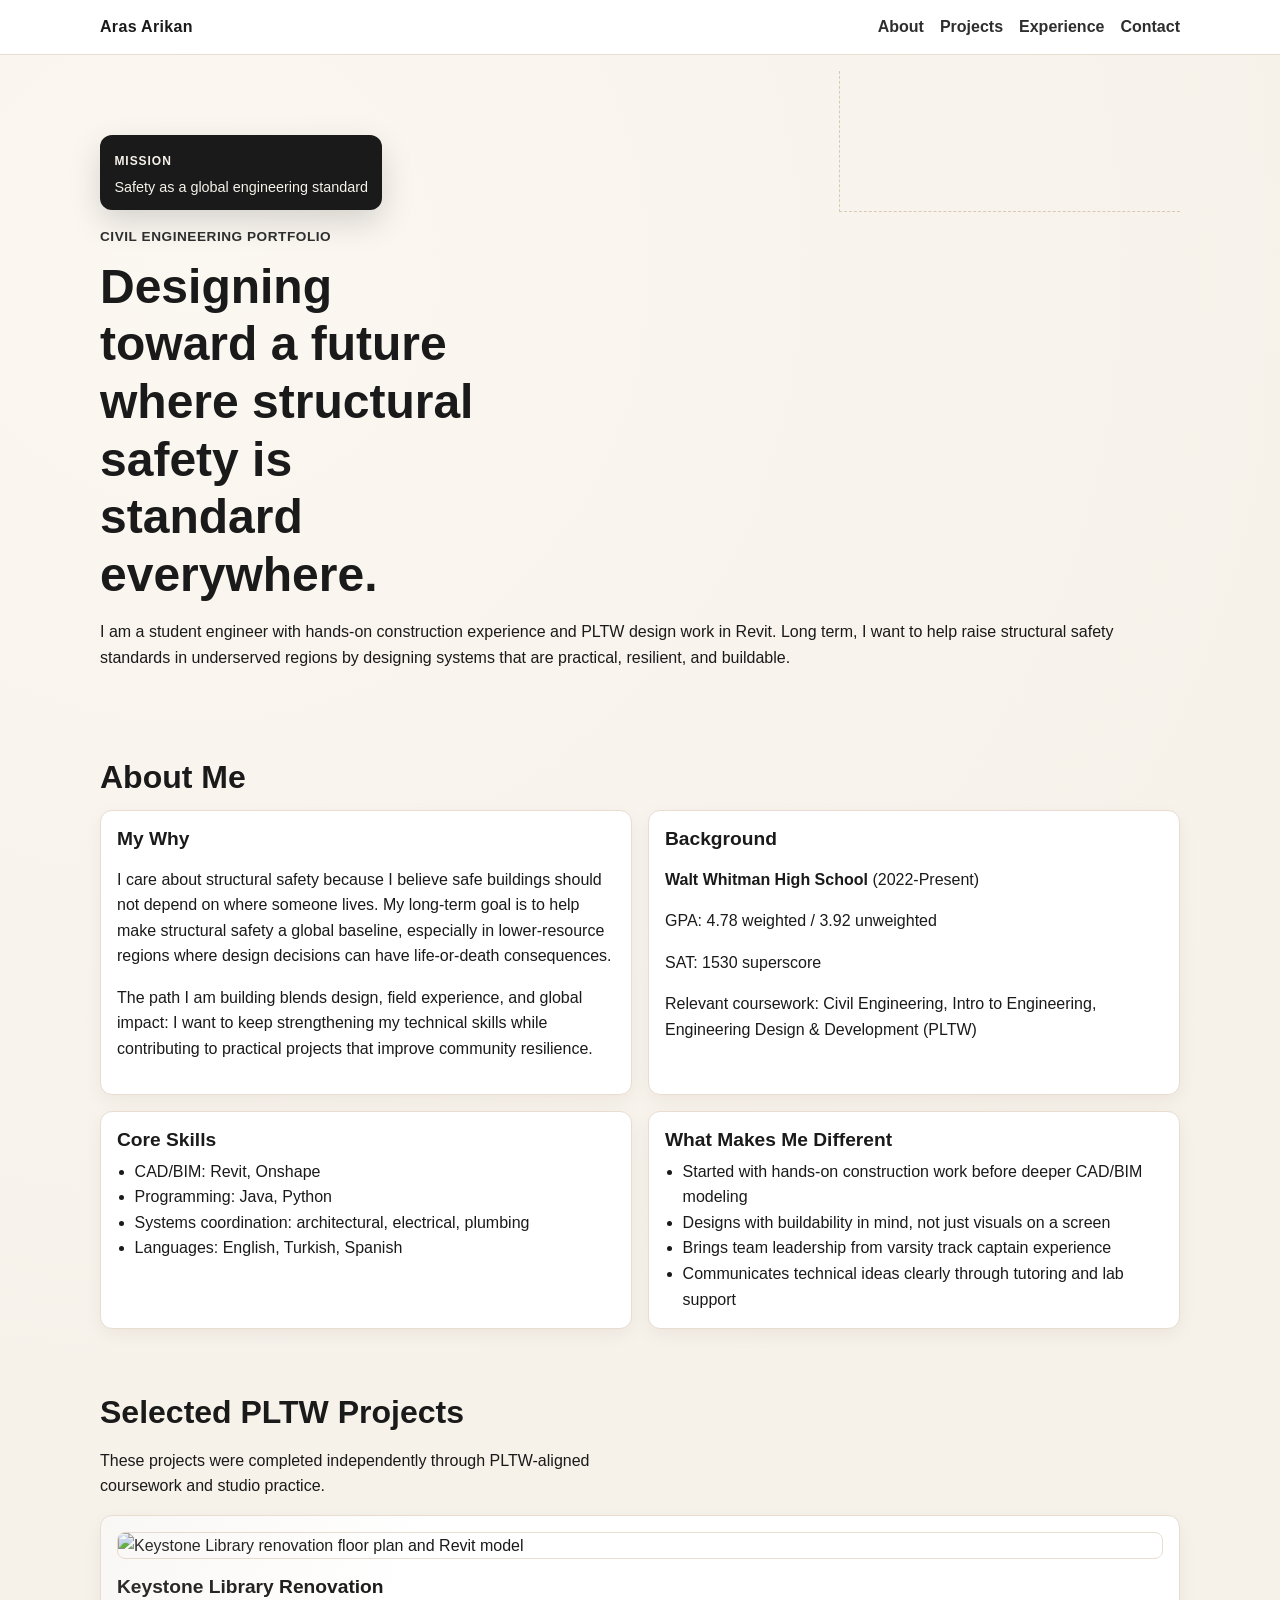
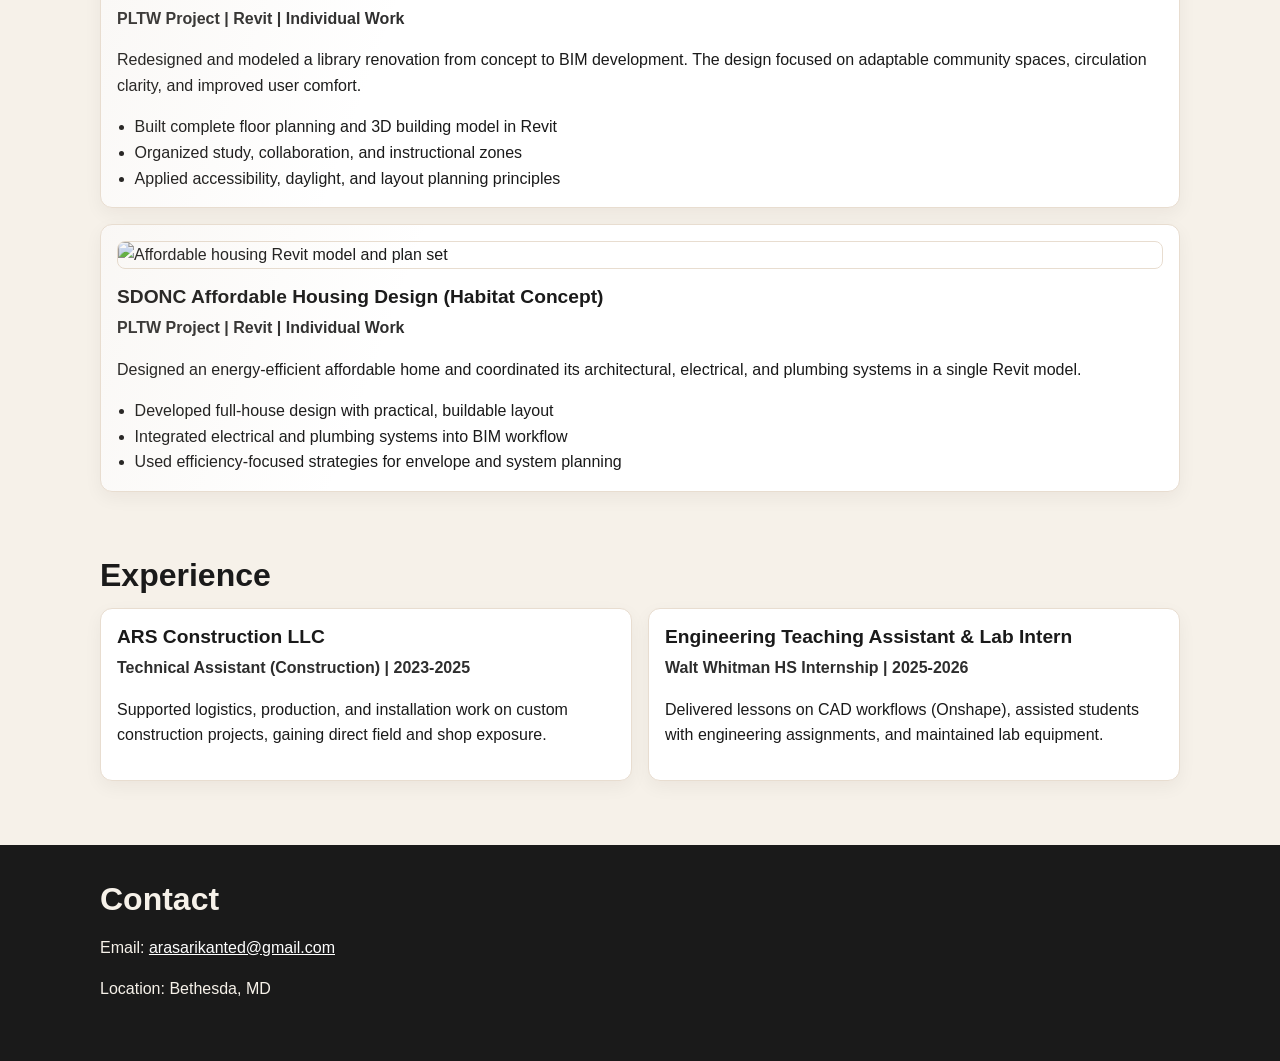
==== assets/index.html @ f1955291 "Add files via upload" ====
<!doctype html>
<html lang="en">
  <head>
    <meta charset="UTF-8" />
    <meta name="viewport" content="width=device-width, initial-scale=1.0" />
    <title>Aras Arikan | Civil Engineering Portfolio</title>
    <meta
      name="description"
      content="Civil engineering portfolio of Aras Arikan featuring PLTW design projects, construction experience, and technical skills."
    />
    <link rel="stylesheet" href="styles.css" />
  </head>
  <body>
    <header class="site-header">
      <nav class="nav container">
        <p class="logo">Aras Arikan</p>
        <ul>
          <li><a href="#about">About</a></li>
          <li><a href="#projects">Projects</a></li>
          <li><a href="#experience">Experience</a></li>
          <li><a href="#contact">Contact</a></li>
        </ul>
      </nav>
    </header>

    <main>
      <section class="hero container">
        <div class="hero-accent" aria-hidden="true">
          <span>MISSION</span>
          <p>Safety as a global engineering standard</p>
        </div>
        <p class="eyebrow">Civil Engineering Portfolio</p>
        <h1>Designing toward a future where structural safety is standard everywhere.</h1>
        <p>
          I am a student engineer with hands-on construction experience and
          PLTW design work in Revit. Long term, I want to help raise structural
          safety standards in underserved regions by designing systems that are
          practical, resilient, and buildable.
        </p>
      </section>

      <section id="about" class="section container">
        <h2>About Me</h2>
        <div class="grid-two">
          <article class="card">
            <h3>My Why</h3>
            <p>
              I care about structural safety because I believe safe buildings
              should not depend on where someone lives. My long-term goal is to
              help make structural safety a global baseline, especially in
              lower-resource regions where design decisions can have
              life-or-death consequences.
            </p>
            <p>
              The path I am building blends design, field experience, and
              global impact: I want to keep strengthening my technical skills
              while contributing to practical projects that improve community
              resilience.
            </p>
          </article>
          <article class="card">
            <h3>Background</h3>
            <p><strong>Walt Whitman High School</strong> (2022-Present)</p>
            <p>GPA: 4.78 weighted / 3.92 unweighted</p>
            <p>SAT: 1530 superscore</p>
            <p>
              Relevant coursework: Civil Engineering, Intro to Engineering,
              Engineering Design &amp; Development (PLTW)
            </p>
          </article>
          <article class="card">
            <h3>Core Skills</h3>
            <ul class="list">
              <li>CAD/BIM: Revit, Onshape</li>
              <li>Programming: Java, Python</li>
              <li>Systems coordination: architectural, electrical, plumbing</li>
              <li>Languages: English, Turkish, Spanish</li>
            </ul>
          </article>
          <article class="card">
            <h3>What Makes Me Different</h3>
            <ul class="list">
              <li>Started with hands-on construction work before deeper CAD/BIM modeling</li>
              <li>Designs with buildability in mind, not just visuals on a screen</li>
              <li>Brings team leadership from varsity track captain experience</li>
              <li>Communicates technical ideas clearly through tutoring and lab support</li>
            </ul>
          </article>
        </div>
      </section>

      <section id="projects" class="section container">
        <h2>Selected PLTW Projects</h2>
        <p class="section-intro">
          These projects were completed independently through PLTW-aligned
          coursework and studio practice.
        </p>

        <article class="project card">
          <div class="project-media">
            <img
              src="https://placehold.co/900x520/f6f1e9/1b1b1b?text=Keystone+Library+Renovation"
              alt="Keystone Library renovation floor plan and Revit model"
            />
          </div>
          <div class="project-body">
            <h3>Keystone Library Renovation</h3>
            <p class="meta">PLTW Project | Revit | Individual Work</p>
            <p>
              Redesigned and modeled a library renovation from concept to BIM
              development. The design focused on adaptable community spaces,
              circulation clarity, and improved user comfort.
            </p>
            <ul class="list">
              <li>Built complete floor planning and 3D building model in Revit</li>
              <li>Organized study, collaboration, and instructional zones</li>
              <li>Applied accessibility, daylight, and layout planning principles</li>
            </ul>
          </div>
        </article>

        <article class="project card">
          <div class="project-media">
            <img
              src="https://placehold.co/900x520/f6f1e9/1b1b1b?text=SDONC+Affordable+Housing+Design"
              alt="Affordable housing Revit model and plan set"
            />
          </div>
          <div class="project-body">
            <h3>SDONC Affordable Housing Design (Habitat Concept)</h3>
            <p class="meta">PLTW Project | Revit | Individual Work</p>
            <p>
              Designed an energy-efficient affordable home and coordinated its
              architectural, electrical, and plumbing systems in a single Revit
              model.
            </p>
            <ul class="list">
              <li>Developed full-house design with practical, buildable layout</li>
              <li>Integrated electrical and plumbing systems into BIM workflow</li>
              <li>Used efficiency-focused strategies for envelope and system planning</li>
            </ul>
          </div>
        </article>
      </section>

      <section id="experience" class="section container">
        <h2>Experience</h2>
        <div class="grid-two">
          <article class="card">
            <h3>ARS Construction LLC</h3>
            <p class="meta">Technical Assistant (Construction) | 2023-2025</p>
            <p>
              Supported logistics, production, and installation work on custom
              construction projects, gaining direct field and shop exposure.
            </p>
          </article>
          <article class="card">
            <h3>Engineering Teaching Assistant &amp; Lab Intern</h3>
            <p class="meta">Walt Whitman HS Internship | 2025-2026</p>
            <p>
              Delivered lessons on CAD workflows (Onshape), assisted students
              with engineering assignments, and maintained lab equipment.
            </p>
          </article>
        </div>
      </section>
    </main>

    <footer id="contact" class="site-footer">
      <div class="container">
        <h2>Contact</h2>
        <p>
          Email:
          <a href="mailto:arasarikanted@gmail.com">arasarikanted@gmail.com</a>
        </p>
        <p>Location: Bethesda, MD</p>
      </div>
    </footer>
  </body>
</html>
---- assets/styles.css ----
:root {
  --beige-100: #f6f1e9;
  --beige-200: #e8ddd0;
  --beige-300: #d2c0ab;
  --ink: #1a1a1a;
  --charcoal: #2e2e2e;
  --white: #ffffff;
}

* {
  box-sizing: border-box;
}

html,
body {
  margin: 0;
  padding: 0;
}

body {
  font-family: "Inter", "Segoe UI", Roboto, Arial, sans-serif;
  line-height: 1.6;
  background: radial-gradient(circle at 15% 10%, #fbf7f1 0%, var(--beige-100) 48%),
    linear-gradient(180deg, #f8f2eb 0%, var(--beige-100) 100%);
  color: var(--ink);
}

.container {
  width: min(1080px, 92%);
  margin: 0 auto;
}

.site-header {
  background: var(--white);
  border-bottom: 1px solid var(--beige-200);
  position: sticky;
  top: 0;
  z-index: 20;
}

.nav {
  display: flex;
  justify-content: space-between;
  align-items: center;
  gap: 1rem;
  padding: 0.9rem 0;
}

.logo {
  margin: 0;
  font-weight: 700;
  letter-spacing: 0.02em;
}

.nav ul {
  display: flex;
  list-style: none;
  gap: 1rem;
  margin: 0;
  padding: 0;
}

.nav a {
  color: var(--charcoal);
  text-decoration: none;
  font-weight: 600;
}

.nav a:hover {
  text-decoration: underline;
}

.hero {
  padding: 5rem 0 2.5rem;
  position: relative;
}

.hero::after {
  content: "";
  position: absolute;
  right: 0;
  top: 1rem;
  width: min(340px, 40%);
  height: 140px;
  border: 1px dashed var(--beige-300);
  border-right: 0;
  border-top: 0;
  opacity: 0.8;
  pointer-events: none;
}

.hero-accent {
  width: fit-content;
  margin-bottom: 1rem;
  background: var(--ink);
  color: var(--beige-100);
  border-radius: 12px;
  padding: 0.7rem 0.9rem;
  box-shadow: 0 12px 32px rgba(0, 0, 0, 0.15);
}

.hero-accent span {
  display: inline-block;
  font-size: 0.75rem;
  letter-spacing: 0.08em;
  font-weight: 700;
}

.hero-accent p {
  margin: 0.25rem 0 0;
  font-size: 0.9rem;
}

.eyebrow {
  margin: 0;
  color: var(--charcoal);
  font-weight: 700;
  letter-spacing: 0.04em;
  text-transform: uppercase;
  font-size: 0.85rem;
}

h1,
h2,
h3 {
  line-height: 1.2;
  margin-top: 0;
}

h1 {
  font-size: clamp(1.9rem, 4vw, 3rem);
  margin: 0.6rem 0 1rem;
  max-width: 14ch;
}

h2 {
  font-size: clamp(1.4rem, 3vw, 2rem);
  margin-bottom: 0.85rem;
}

h3 {
  font-size: 1.2rem;
  margin-bottom: 0.45rem;
}

.section {
  padding: 2rem 0;
}

.section-intro {
  max-width: 60ch;
}

.grid-two {
  display: grid;
  grid-template-columns: repeat(2, minmax(0, 1fr));
  gap: 1rem;
}

.card {
  background: var(--white);
  border: 1px solid var(--beige-200);
  border-radius: 12px;
  padding: 1rem;
  box-shadow: 0 6px 18px rgba(35, 22, 10, 0.05);
}

.project {
  margin-top: 1rem;
  display: grid;
  gap: 1rem;
  position: relative;
  overflow: hidden;
}

.project::before {
  content: "";
  position: absolute;
  inset: 0;
  background: linear-gradient(110deg, rgba(210, 192, 171, 0.12), transparent 28%);
  pointer-events: none;
}

.project-media img {
  width: 100%;
  border-radius: 8px;
  border: 1px solid var(--beige-200);
  display: block;
}

.meta {
  font-weight: 600;
  color: var(--charcoal);
  margin: 0 0 0.5rem;
}

.list {
  margin: 0.5rem 0 0;
  padding-left: 1.1rem;
}

.site-footer {
  margin-top: 2rem;
  background: var(--ink);
  color: var(--beige-100);
  padding: 2.2rem 0 2.7rem;
}

.site-footer a {
  color: var(--white);
}

@media (max-width: 780px) {
  .nav {
    flex-direction: column;
    align-items: flex-start;
  }

  .grid-two {
    grid-template-columns: 1fr;
  }

  .hero::after {
    display: none;
  }
}
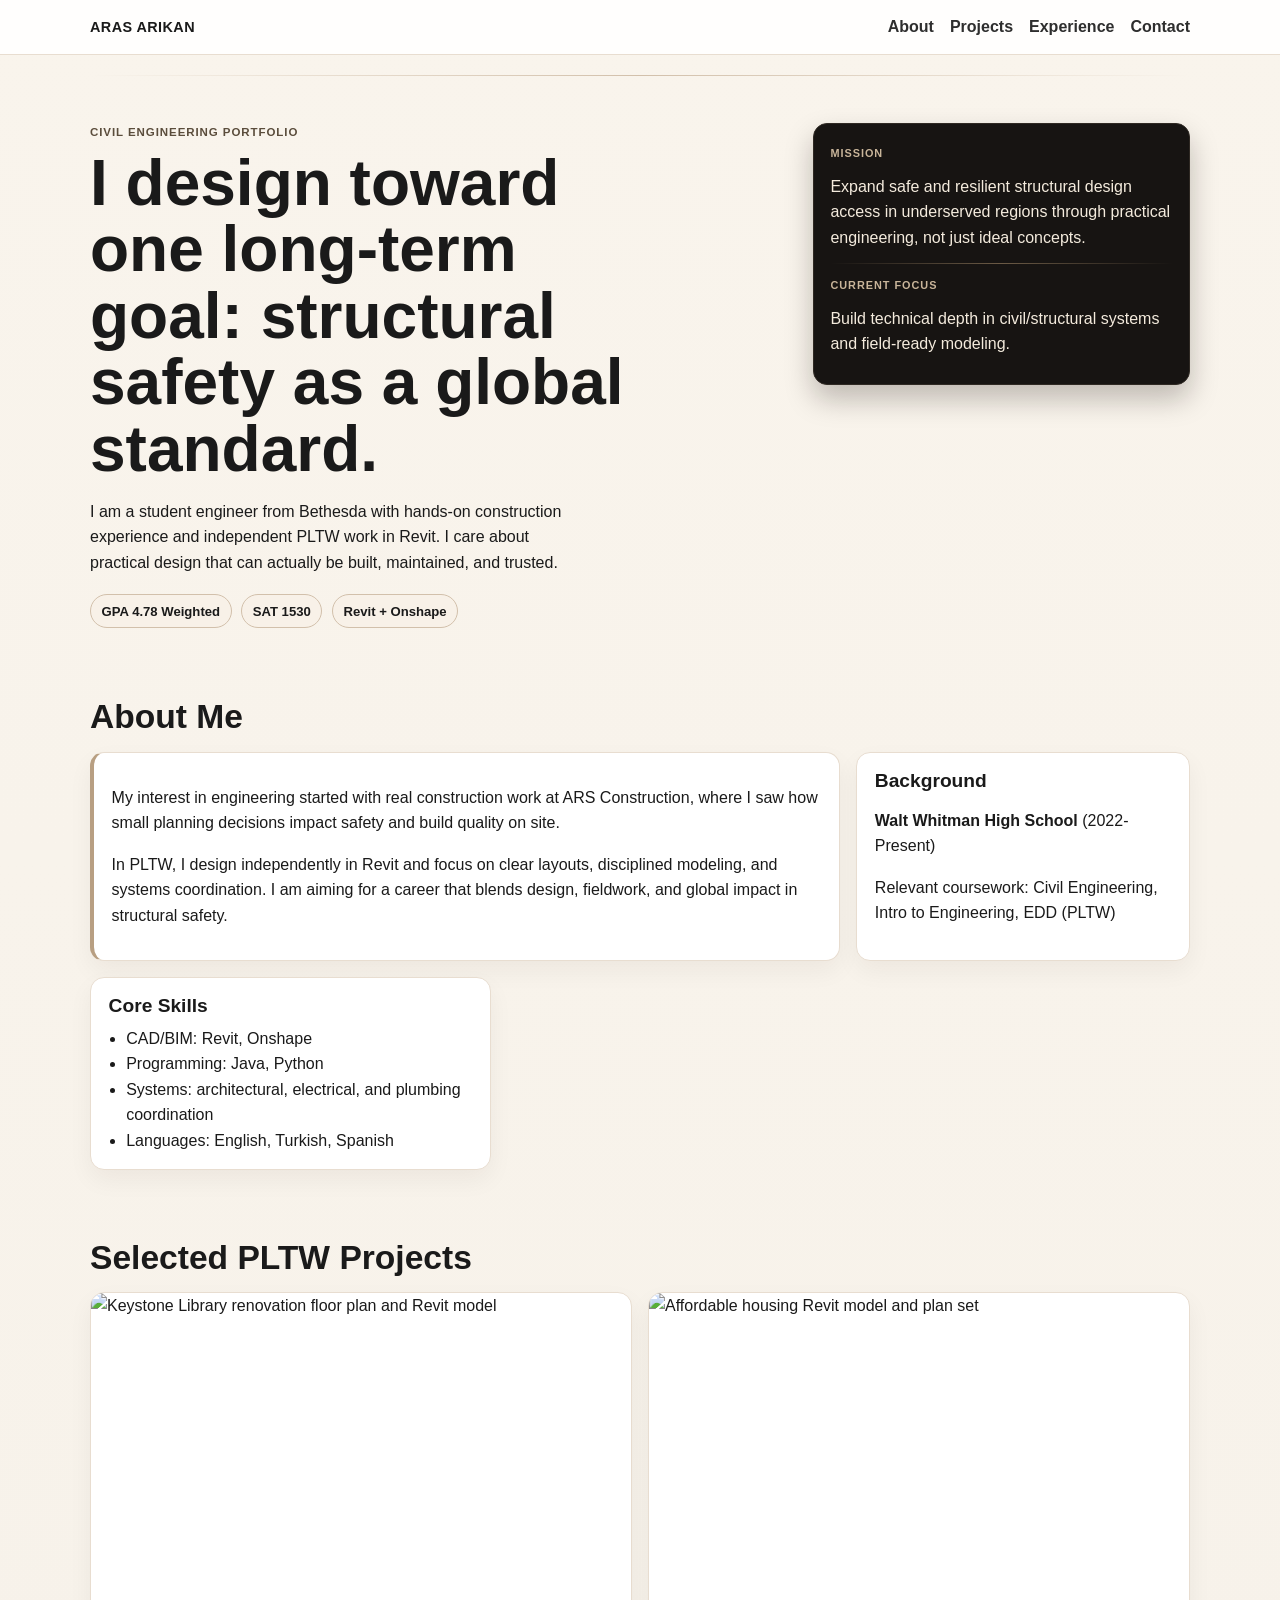
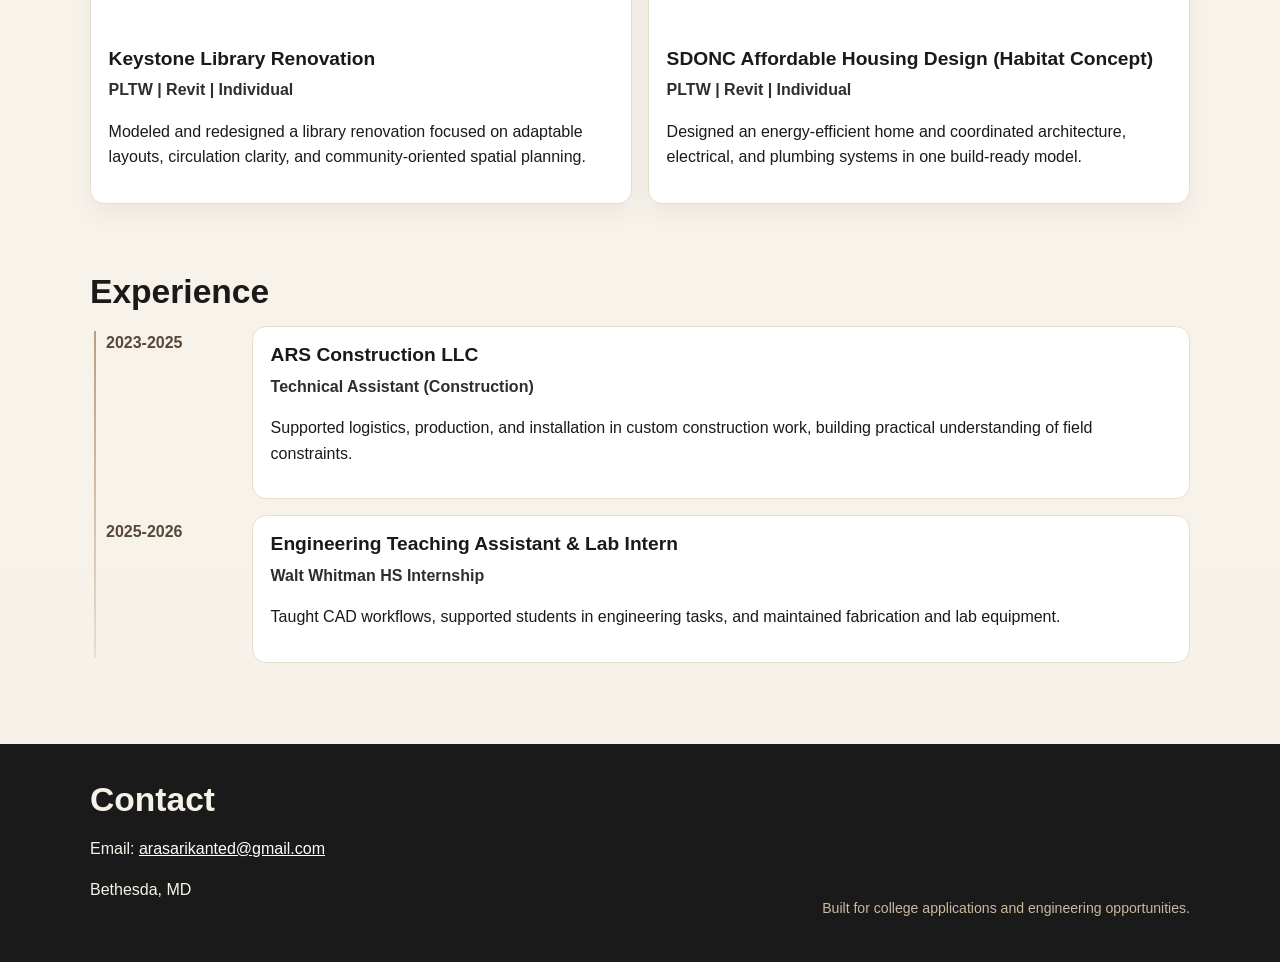
==== commit 3435d8c1: "Add files via upload" ====
--- a/assets/index.html
+++ b/assets/index.html
@@ -6,7 +6,7 @@
     <title>Aras Arikan | Civil Engineering Portfolio</title>
     <meta
       name="description"
-      content="Civil engineering portfolio of Aras Arikan featuring PLTW design projects, construction experience, and technical skills."
+      content="Civil engineering portfolio of Aras Arikan focused on structural safety, resilient design, and PLTW projects."
     />
     <link rel="stylesheet" href="styles.css" />
   </head>
@@ -25,65 +25,62 @@
 
     <main>
       <section class="hero container">
-        <div class="hero-accent" aria-hidden="true">
-          <span>MISSION</span>
-          <p>Safety as a global engineering standard</p>
+        <div class="hero-grid">
+          <div>
+            <p class="eyebrow">Civil Engineering Portfolio</p>
+            <h1>I design toward one long-term goal: structural safety as a global standard.</h1>
+            <p class="hero-copy">
+              I am a student engineer from Bethesda with hands-on construction
+              experience and independent PLTW work in Revit. I care about
+              practical design that can actually be built, maintained, and trusted.
+            </p>
+            <div class="quick-facts">
+              <span>GPA 4.78 Weighted</span>
+              <span>SAT 1530</span>
+              <span>Revit + Onshape</span>
+            </div>
+          </div>
+          <aside class="mission-panel">
+            <p class="panel-label">Mission</p>
+            <p>
+              Expand safe and resilient structural design access in underserved
+              regions through practical engineering, not just ideal concepts.
+            </p>
+            <div class="mission-line"></div>
+            <p class="panel-label">Current focus</p>
+            <p>Build technical depth in civil/structural systems and field-ready modeling.</p>
+          </aside>
         </div>
-        <p class="eyebrow">Civil Engineering Portfolio</p>
-        <h1>Designing toward a future where structural safety is standard everywhere.</h1>
-        <p>
-          I am a student engineer with hands-on construction experience and
-          PLTW design work in Revit. Long term, I want to help raise structural
-          safety standards in underserved regions by designing systems that are
-          practical, resilient, and buildable.
-        </p>
       </section>
 
       <section id="about" class="section container">
         <h2>About Me</h2>
-        <div class="grid-two">
-          <article class="card">
-            <h3>My Why</h3>
+        <div class="about-grid">
+          <article class="card about-main">
             <p>
-              I care about structural safety because I believe safe buildings
-              should not depend on where someone lives. My long-term goal is to
-              help make structural safety a global baseline, especially in
-              lower-resource regions where design decisions can have
-              life-or-death consequences.
+              My interest in engineering started with real construction work at
+              ARS Construction, where I saw how small planning decisions impact
+              safety and build quality on site.
             </p>
             <p>
-              The path I am building blends design, field experience, and
-              global impact: I want to keep strengthening my technical skills
-              while contributing to practical projects that improve community
-              resilience.
+              In PLTW, I design independently in Revit and focus on clear
+              layouts, disciplined modeling, and systems coordination. I am
+              aiming for a career that blends design, fieldwork, and global
+              impact in structural safety.
             </p>
           </article>
           <article class="card">
             <h3>Background</h3>
             <p><strong>Walt Whitman High School</strong> (2022-Present)</p>
-            <p>GPA: 4.78 weighted / 3.92 unweighted</p>
-            <p>SAT: 1530 superscore</p>
-            <p>
-              Relevant coursework: Civil Engineering, Intro to Engineering,
-              Engineering Design &amp; Development (PLTW)
-            </p>
+            <p>Relevant coursework: Civil Engineering, Intro to Engineering, EDD (PLTW)</p>
           </article>
           <article class="card">
             <h3>Core Skills</h3>
             <ul class="list">
               <li>CAD/BIM: Revit, Onshape</li>
               <li>Programming: Java, Python</li>
-              <li>Systems coordination: architectural, electrical, plumbing</li>
+              <li>Systems: architectural, electrical, and plumbing coordination</li>
               <li>Languages: English, Turkish, Spanish</li>
-            </ul>
-          </article>
-          <article class="card">
-            <h3>What Makes Me Different</h3>
-            <ul class="list">
-              <li>Started with hands-on construction work before deeper CAD/BIM modeling</li>
-              <li>Designs with buildability in mind, not just visuals on a screen</li>
-              <li>Brings team leadership from varsity track captain experience</li>
-              <li>Communicates technical ideas clearly through tutoring and lab support</li>
             </ul>
           </article>
         </div>
@@ -91,89 +88,80 @@
 
       <section id="projects" class="section container">
         <h2>Selected PLTW Projects</h2>
-        <p class="section-intro">
-          These projects were completed independently through PLTW-aligned
-          coursework and studio practice.
-        </p>
+        <div class="project-grid">
+          <article class="project card">
+            <div class="project-media">
+              <img
+                src="https://placehold.co/900x520/f6f1e9/1b1b1b?text=Keystone+Library+Renovation"
+                alt="Keystone Library renovation floor plan and Revit model"
+              />
+            </div>
+            <div class="project-body">
+              <h3>Keystone Library Renovation</h3>
+              <p class="meta">PLTW | Revit | Individual</p>
+              <p>
+                Modeled and redesigned a library renovation focused on adaptable
+                layouts, circulation clarity, and community-oriented spatial planning.
+              </p>
+            </div>
+          </article>
 
-        <article class="project card">
-          <div class="project-media">
-            <img
-              src="https://placehold.co/900x520/f6f1e9/1b1b1b?text=Keystone+Library+Renovation"
-              alt="Keystone Library renovation floor plan and Revit model"
-            />
-          </div>
-          <div class="project-body">
-            <h3>Keystone Library Renovation</h3>
-            <p class="meta">PLTW Project | Revit | Individual Work</p>
-            <p>
-              Redesigned and modeled a library renovation from concept to BIM
-              development. The design focused on adaptable community spaces,
-              circulation clarity, and improved user comfort.
-            </p>
-            <ul class="list">
-              <li>Built complete floor planning and 3D building model in Revit</li>
-              <li>Organized study, collaboration, and instructional zones</li>
-              <li>Applied accessibility, daylight, and layout planning principles</li>
-            </ul>
-          </div>
-        </article>
-
-        <article class="project card">
-          <div class="project-media">
-            <img
-              src="https://placehold.co/900x520/f6f1e9/1b1b1b?text=SDONC+Affordable+Housing+Design"
-              alt="Affordable housing Revit model and plan set"
-            />
-          </div>
-          <div class="project-body">
-            <h3>SDONC Affordable Housing Design (Habitat Concept)</h3>
-            <p class="meta">PLTW Project | Revit | Individual Work</p>
-            <p>
-              Designed an energy-efficient affordable home and coordinated its
-              architectural, electrical, and plumbing systems in a single Revit
-              model.
-            </p>
-            <ul class="list">
-              <li>Developed full-house design with practical, buildable layout</li>
-              <li>Integrated electrical and plumbing systems into BIM workflow</li>
-              <li>Used efficiency-focused strategies for envelope and system planning</li>
-            </ul>
-          </div>
-        </article>
+          <article class="project card">
+            <div class="project-media">
+              <img
+                src="https://placehold.co/900x520/f6f1e9/1b1b1b?text=SDONC+Affordable+Housing+Design"
+                alt="Affordable housing Revit model and plan set"
+              />
+            </div>
+            <div class="project-body">
+              <h3>SDONC Affordable Housing Design (Habitat Concept)</h3>
+              <p class="meta">PLTW | Revit | Individual</p>
+              <p>
+                Designed an energy-efficient home and coordinated architecture,
+                electrical, and plumbing systems in one build-ready model.
+              </p>
+            </div>
+          </article>
+        </div>
       </section>
 
       <section id="experience" class="section container">
         <h2>Experience</h2>
-        <div class="grid-two">
-          <article class="card">
-            <h3>ARS Construction LLC</h3>
-            <p class="meta">Technical Assistant (Construction) | 2023-2025</p>
-            <p>
-              Supported logistics, production, and installation work on custom
-              construction projects, gaining direct field and shop exposure.
-            </p>
+        <div class="timeline">
+          <article class="timeline-item">
+            <p class="timeline-date">2023-2025</p>
+            <div class="timeline-card">
+              <h3>ARS Construction LLC</h3>
+              <p class="meta">Technical Assistant (Construction)</p>
+              <p>
+                Supported logistics, production, and installation in custom
+                construction work, building practical understanding of field constraints.
+              </p>
+            </div>
           </article>
-          <article class="card">
-            <h3>Engineering Teaching Assistant &amp; Lab Intern</h3>
-            <p class="meta">Walt Whitman HS Internship | 2025-2026</p>
-            <p>
-              Delivered lessons on CAD workflows (Onshape), assisted students
-              with engineering assignments, and maintained lab equipment.
-            </p>
+          <article class="timeline-item">
+            <p class="timeline-date">2025-2026</p>
+            <div class="timeline-card">
+              <h3>Engineering Teaching Assistant &amp; Lab Intern</h3>
+              <p class="meta">Walt Whitman HS Internship</p>
+              <p>
+                Taught CAD workflows, supported students in engineering tasks,
+                and maintained fabrication and lab equipment.
+              </p>
+            </div>
           </article>
         </div>
       </section>
     </main>
 
     <footer id="contact" class="site-footer">
-      <div class="container">
-        <h2>Contact</h2>
-        <p>
-          Email:
-          <a href="mailto:arasarikanted@gmail.com">arasarikanted@gmail.com</a>
-        </p>
-        <p>Location: Bethesda, MD</p>
+      <div class="container footer-row">
+        <div>
+          <h2>Contact</h2>
+          <p>Email: <a href="mailto:arasarikanted@gmail.com">arasarikanted@gmail.com</a></p>
+          <p>Bethesda, MD</p>
+        </div>
+        <p class="footer-note">Built for college applications and engineering opportunities.</p>
       </div>
     </footer>
   </body>
--- a/assets/styles.css
+++ b/assets/styles.css
@@ -2,6 +2,7 @@
   --beige-100: #f6f1e9;
   --beige-200: #e8ddd0;
   --beige-300: #d2c0ab;
+  --beige-400: #b89f82;
   --ink: #1a1a1a;
   --charcoal: #2e2e2e;
   --white: #ffffff;
@@ -20,19 +21,19 @@
 body {
   font-family: "Inter", "Segoe UI", Roboto, Arial, sans-serif;
   line-height: 1.6;
-  background: radial-gradient(circle at 15% 10%, #fbf7f1 0%, var(--beige-100) 48%),
-    linear-gradient(180deg, #f8f2eb 0%, var(--beige-100) 100%);
+  background: linear-gradient(180deg, #f9f4ec 0%, var(--beige-100) 100%);
   color: var(--ink);
 }
 
 .container {
-  width: min(1080px, 92%);
+  width: min(1100px, 92%);
   margin: 0 auto;
 }
 
 .site-header {
-  background: var(--white);
+  background: rgba(255, 255, 255, 0.88);
   border-bottom: 1px solid var(--beige-200);
+  backdrop-filter: blur(8px);
   position: sticky;
   top: 0;
   z-index: 20;
@@ -49,7 +50,9 @@
 .logo {
   margin: 0;
   font-weight: 700;
-  letter-spacing: 0.02em;
+  letter-spacing: 0.03em;
+  text-transform: uppercase;
+  font-size: 0.9rem;
 }
 
 .nav ul {
@@ -71,53 +74,33 @@
 }
 
 .hero {
-  padding: 5rem 0 2.5rem;
+  padding: 4.2rem 0 2.2rem;
   position: relative;
 }
 
-.hero::after {
+.hero-grid {
+  display: grid;
+  grid-template-columns: 1.3fr 0.7fr;
+  gap: 1.5rem;
+  align-items: start;
+}
+
+.hero::before {
   content: "";
   position: absolute;
-  right: 0;
-  top: 1rem;
-  width: min(340px, 40%);
-  height: 140px;
-  border: 1px dashed var(--beige-300);
-  border-right: 0;
-  border-top: 0;
-  opacity: 0.8;
+  inset: 1.2rem 0 auto;
+  height: 1px;
+  background: linear-gradient(to right, transparent, var(--beige-300), transparent);
   pointer-events: none;
 }
 
-.hero-accent {
-  width: fit-content;
-  margin-bottom: 1rem;
-  background: var(--ink);
-  color: var(--beige-100);
-  border-radius: 12px;
-  padding: 0.7rem 0.9rem;
-  box-shadow: 0 12px 32px rgba(0, 0, 0, 0.15);
-}
-
-.hero-accent span {
-  display: inline-block;
-  font-size: 0.75rem;
+.eyebrow {
+  margin: 0;
+  color: #5b4d3c;
+  font-weight: 700;
   letter-spacing: 0.08em;
-  font-weight: 700;
-}
-
-.hero-accent p {
-  margin: 0.25rem 0 0;
-  font-size: 0.9rem;
-}
-
-.eyebrow {
-  margin: 0;
-  color: var(--charcoal);
-  font-weight: 700;
-  letter-spacing: 0.04em;
   text-transform: uppercase;
-  font-size: 0.85rem;
+  font-size: 0.72rem;
 }
 
 h1,
@@ -128,14 +111,15 @@
 }
 
 h1 {
-  font-size: clamp(1.9rem, 4vw, 3rem);
-  margin: 0.6rem 0 1rem;
-  max-width: 14ch;
+  font-size: clamp(2rem, 5.4vw, 4rem);
+  margin: 0.55rem 0 1rem;
+  max-width: 16ch;
+  line-height: 1.04;
 }
 
 h2 {
-  font-size: clamp(1.4rem, 3vw, 2rem);
-  margin-bottom: 0.85rem;
+  font-size: clamp(1.5rem, 3vw, 2.1rem);
+  margin-bottom: 0.9rem;
 }
 
 h3 {
@@ -143,49 +127,109 @@
   margin-bottom: 0.45rem;
 }
 
+.hero-copy {
+  max-width: 56ch;
+}
+
+.quick-facts {
+  display: flex;
+  gap: 0.6rem;
+  flex-wrap: wrap;
+  margin-top: 1.2rem;
+}
+
+.quick-facts span {
+  border: 1px solid var(--beige-300);
+  background: #f8f1e8;
+  border-radius: 999px;
+  padding: 0.33rem 0.66rem;
+  font-size: 0.82rem;
+  font-weight: 600;
+}
+
+.mission-panel {
+  background: #171412;
+  color: #f4ebdd;
+  border-radius: 14px;
+  padding: 1rem;
+  border: 1px solid #2f2923;
+  box-shadow: 0 14px 28px rgba(20, 10, 6, 0.25);
+}
+
+.panel-label {
+  text-transform: uppercase;
+  letter-spacing: 0.09em;
+  font-size: 0.68rem;
+  color: #c9b59a;
+  margin: 0;
+  font-weight: 700;
+}
+
+.mission-panel p {
+  margin: 0.35rem 0 0.7rem;
+}
+
+.mission-line {
+  height: 1px;
+  margin: 0.8rem 0;
+  background: linear-gradient(to right, transparent, #6b5a45, transparent);
+}
+
 .section {
-  padding: 2rem 0;
+  padding: 2.1rem 0;
 }
 
 .section-intro {
   max-width: 60ch;
 }
 
-.grid-two {
+.about-grid {
   display: grid;
-  grid-template-columns: repeat(2, minmax(0, 1fr));
+  grid-template-columns: 1.2fr 1fr 1fr;
   gap: 1rem;
 }
 
 .card {
   background: var(--white);
   border: 1px solid var(--beige-200);
-  border-radius: 12px;
-  padding: 1rem;
-  box-shadow: 0 6px 18px rgba(35, 22, 10, 0.05);
+  border-radius: 14px;
+  padding: 1rem 1.1rem;
+  box-shadow: 0 10px 24px rgba(35, 22, 10, 0.05);
+}
+
+.about-main {
+  grid-column: span 2;
+  border-left: 4px solid var(--beige-400);
+}
+
+.project-grid {
+  display: grid;
+  grid-template-columns: repeat(2, minmax(0, 1fr));
+  gap: 1rem;
 }
 
 .project {
-  margin-top: 1rem;
-  display: grid;
-  gap: 1rem;
-  position: relative;
+  padding: 0;
   overflow: hidden;
-}
-
-.project::before {
-  content: "";
-  position: absolute;
-  inset: 0;
-  background: linear-gradient(110deg, rgba(210, 192, 171, 0.12), transparent 28%);
-  pointer-events: none;
+  transition: transform 0.22s ease, box-shadow 0.22s ease;
+}
+
+.project:hover {
+  transform: translateY(-4px);
+  box-shadow: 0 14px 28px rgba(30, 15, 8, 0.12);
 }
 
 .project-media img {
   width: 100%;
-  border-radius: 8px;
-  border: 1px solid var(--beige-200);
+  border-radius: 0;
+  border: 0;
+  aspect-ratio: 16 / 10;
+  object-fit: cover;
   display: block;
+}
+
+.project-body {
+  padding: 1rem 1.1rem 1.1rem;
 }
 
 .meta {
@@ -197,6 +241,41 @@
 .list {
   margin: 0.5rem 0 0;
   padding-left: 1.1rem;
+}
+
+.timeline {
+  position: relative;
+  padding-left: 1rem;
+}
+
+.timeline::before {
+  content: "";
+  position: absolute;
+  left: 0.25rem;
+  top: 0.3rem;
+  bottom: 0.3rem;
+  width: 2px;
+  background: linear-gradient(to bottom, var(--beige-400), var(--beige-200));
+}
+
+.timeline-item {
+  display: grid;
+  grid-template-columns: 130px 1fr;
+  gap: 1rem;
+  margin-bottom: 1rem;
+}
+
+.timeline-date {
+  margin: 0.2rem 0 0;
+  font-weight: 700;
+  color: #584837;
+}
+
+.timeline-card {
+  background: var(--white);
+  border: 1px solid var(--beige-200);
+  border-radius: 14px;
+  padding: 1rem 1.1rem;
 }
 
 .site-footer {
@@ -210,17 +289,45 @@
   color: var(--white);
 }
 
+.footer-row {
+  display: flex;
+  justify-content: space-between;
+  gap: 1rem;
+  align-items: end;
+}
+
+.footer-note {
+  color: #cbb89f;
+  margin: 0;
+  font-size: 0.88rem;
+}
+
 @media (max-width: 780px) {
   .nav {
     flex-direction: column;
     align-items: flex-start;
   }
 
-  .grid-two {
+  .hero-grid {
     grid-template-columns: 1fr;
   }
 
-  .hero::after {
-    display: none;
-  }
-}
+  .about-grid,
+  .project-grid {
+    grid-template-columns: 1fr;
+  }
+
+  .about-main {
+    grid-column: span 1;
+  }
+
+  .timeline-item {
+    grid-template-columns: 1fr;
+    gap: 0.5rem;
+  }
+
+  .footer-row {
+    flex-direction: column;
+    align-items: flex-start;
+  }
+}
